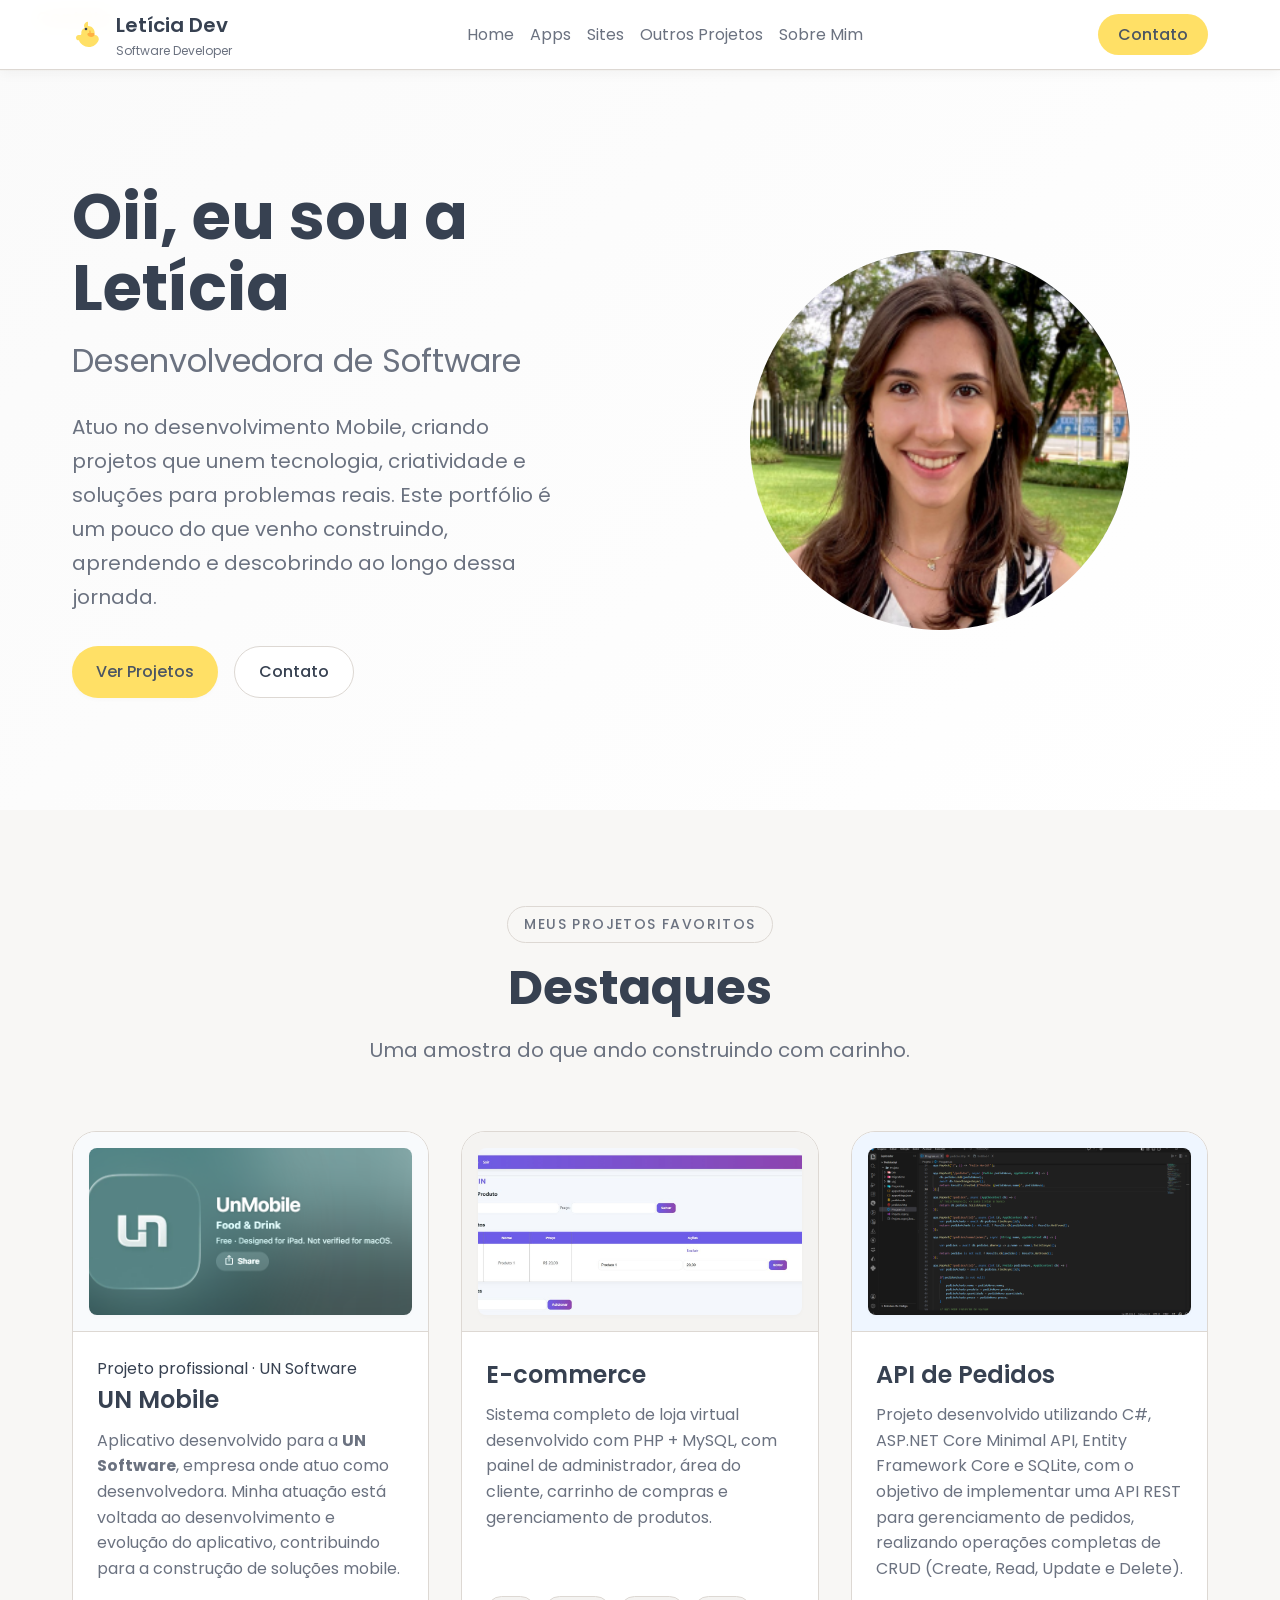
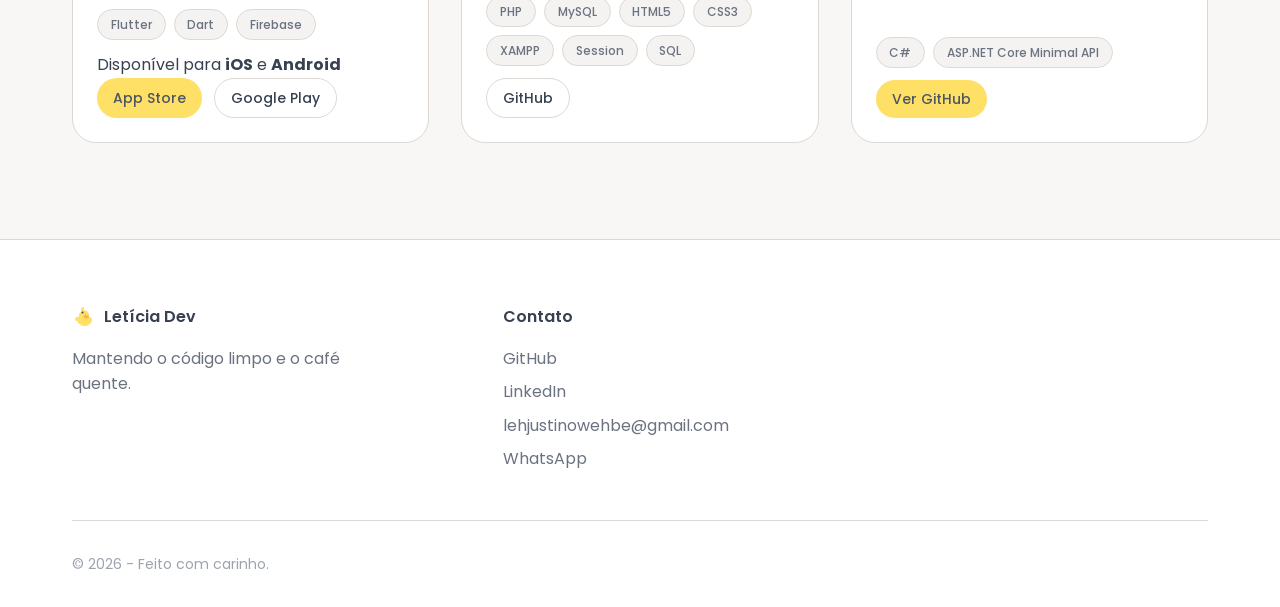
==== index.html @ fd0f25de "first commit" ====
﻿<!DOCTYPE html>
<html lang="pt-BR">

<head>
    <meta charset="UTF-8" />
    <meta name="viewport" content="width=device-width, initial-scale=1.0" />
    <meta name="description"
        content="Portfólio profissional de Letícia. Desenvolvimento com propósito, código limpo e muita dedicação." />
    <title>Portfólio | Desenvolvedora de Software</title>

    <link rel="icon" type="image/svg+xml"
        href="data:image/svg+xml,<svg xmlns='http://www.w3.org/2000/svg' viewBox='0 0 24 24' fill='%23FFE066'><path d='M12,2C10.3,2,9,3.3,9,5c0,0.6,0.2,1.2,0.5,1.7C8.1,7.2,7,8.5,7,10v1c0,0.6-0.4,1-1,1H5c-1.1,0-2,0.9-2,2s0.9,2,2,2h0.2c1.1,2.9,4,5,7.3,5c3.5,0,6.5-2.2,7.5-5.3c0.1-0.2,0.1-0.5,0.1-0.7c0-1.7-1.3-3-3-3h-1c-0.6,0-1-0.4-1-1v-1c0-1.7-1.3-3-3-3C10.8,7,11.3,7,12,7c1.7,0,3,1.3,3,3v0.4c0,0.4,0.3,0.8,0.7,0.9c0.7,0.2,1.3-0.3,1.3-1c0-2.8-2.2-5-5-5V2z'/><circle cx='10.5' cy='7.5' r='1' fill='%23374151'/><path d='M14,9c0.6,0,1,0.4,1,1v1h1c0.6,0,1,0.4,1,1H14V9z' fill='%23FFB042'/></svg>" />

    <link rel="stylesheet" href="styles/style.css" />
    <link rel="stylesheet" href="styles/responsive.css" />
</head>

<body>

    <!-- NAVBAR -->
    <nav class="navbar" id="navbar">
        <div class="container">
            <a href="index.html" class="nav-logo">
                <svg class="nav-logo-icon" viewBox="0 0 24 24" fill="#FFE066" xmlns="http://www.w3.org/2000/svg">
                    <path
                        d="M12,2C10.3,2,9,3.3,9,5c0,0.6,0.2,1.2,0.5,1.7C8.1,7.2,7,8.5,7,10v1c0,0.6-0.4,1-1,1H5c-1.1,0-2,0.9-2,2s0.9,2,2,2h0.2 c1.1,2.9,4,5,7.3,5c3.5,0,6.5-2.2,7.5-5.3c0.1-0.2,0.1-0.5,0.1-0.7c0-1.7-1.3-3-3-3h-1c-0.6,0-1-0.4-1-1v-1c0-1.7-1.3-3-3-3 C10.8,7,11.3,7,12,7c1.7,0,3,1.3,3,3v0.4c0,0.4,0.3,0.8,0.7,0.9c0.7,0.2,1.3-0.3,1.3-1c0-2.8-2.2-5-5-5V2z" />
                    <circle cx="10.5" cy="7.5" r="1" fill="#374151" />
                    <path
                        d="M13,8.5c0.5,0,1,0.4,1,1v1h2c0.5,0,1,0.4,1,1c0,1.1-1.3,2-2.5,2S11.5,12.6,11.5,11.5c0-0.5,0.4-1,1-1h0.5v-1 C13,8.9,13.4,8.5,13,8.5z"
                        fill="#FFB042" />
                </svg>
                <div>
                    <div class="nav-logo-text">Letícia Dev</div>
                    <div style="font-size: 0.75rem; color: var(--clr-text-muted);">Software Developer</div>
                </div>
            </a>
            <ul class="nav-links">
                <li><a href="index.html" class="nav-link" id="nav-home">Home</a></li>
                <li><a href="apps.html" class="nav-link" id="nav-apps">Apps</a></li>
                <li><a href="sites.html" class="nav-link" id="nav-sites">Sites</a></li>
                <li><a href="projetos.html" class="nav-link" id="nav-projetos">Outros Projetos</a></li>
                <li><a href="sobre.html" class="nav-link" id="nav-sobre">Sobre Mim</a></li>
            </ul>
            <a href="sobre.html#contato" class="nav-cta" id="nav-cta-btn">Contato</a>
            <button class="hamburger" id="hamburger-btn" aria-label="Abrir menu" aria-expanded="false">
                <span></span><span></span><span></span>
            </button>
        </div>
    </nav>

    <div class="nav-mobile" id="nav-mobile">
        <a href="index.html" class="nav-link" id="mob-home">Home</a>
        <a href="apps.html" class="nav-link" id="mob-apps">Apps</a>
        <a href="sites.html" class="nav-link" id="mob-sites">Sites</a>
        <a href="projetos.html" class="nav-link" id="mob-projetos">Outros Projetos</a>
        <a href="sobre.html" class="nav-link" id="mob-sobre">Sobre Mim</a>
        <a href="sobre.html#contato" class="nav-link" id="mob-contato"
            style="font-weight: 500; color: var(--clr-duck-orange);">Contato</a>
    </div>

    <!-- HERO SECTION -->
    <section class="hero" id="hero">
        <div class="container">
            <div class="hero-content">
                <div class="hero-text">

                    <h1 class="hero-title">
                        Oii, eu sou a<br />
                        Letícia
                    </h1>
                    <p class="hero-role">Desenvolvedora de Software</p>
                    <p class="hero-desc">
                        Atuo no desenvolvimento Mobile, criando projetos que unem
                        tecnologia, criatividade e soluções para problemas reais. Este portfólio é um pouco do que venho
                        construindo, aprendendo e descobrindo ao longo dessa jornada.
                    </p>
                    <div class="hero-actions">
                        <a href="projetos.html" class="btn btn-primary">Ver Projetos</a>
                        <a href="sobre.html#contato" class="btn btn-ghost">Contato</a>
                    </div>
                </div>

                <div class="hero-photo-wrap">
                    <img src="img/perfil.png" alt="Foto de Letícia" class="hero-photo">
                </div>
            </div>
        </div>
    </section>

    <!-- DESTAQUE SECTION -->
    <section class="section" id="destaque" style="background: var(--clr-bg-2);">
        <div class="container">
            <header class="section-header">
                <div class="section-tag">Meus Projetos Favoritos</div>
                <h2 class="section-title"><span>Destaques</span></h2>
                <p class="section-desc">Uma amostra do que ando construindo com carinho.</p>
            </header>

            <div class="destaque-grid">
                <!-- App -->
                <article class="card-projeto">
                    <div class="card-img-wrap" style="background: #F8FAFC;">
                        <img src="img/projetos/unmobile.png" alt="UN Mobile - Aplicativo da UN Software"
                            class="project-image">
                    </div>

                    <div class="card-body">
                        <span class="project-company">Projeto profissional · UN Software</span>

                        <h3 class="card-title">UN Mobile</h3>

                        <p class="card-desc">
                            Aplicativo desenvolvido para a <strong>UN Software</strong>, empresa onde atuo
                            como desenvolvedora. Minha atuação está voltada ao desenvolvimento e evolução
                            do aplicativo, contribuindo para a construção de soluções mobile.
                        </p>

                        <div class="tech-badges">
                            <span class="badge">Flutter</span>
                            <span class="badge">Dart</span>
                            <span class="badge">Firebase</span>
                        </div>

                        <p class="app-availability">
                            Disponível para <strong>iOS</strong> e <strong>Android</strong>
                        </p>

                        <div class="card-actions">
                            <a href="https://apps.apple.com/br/app/unmobile/id6761431507?l=en-GB" target="_blank"
                                rel="noopener" class="btn btn-primary btn-sm">
                                App Store
                            </a>

                            <a href="https://play.google.com/store/apps/details?id=com.un.recepcao&hl=pt"
                                target="_blank" rel="noopener" class="btn btn-ghost btn-sm">
                                Google Play
                            </a>
                        </div>
                    </div>
                </article>

                <!-- Site -->
                <!-- E -commerce - -->
                <article class="card-projeto">

                    <div class="card-img-wrap">
                        <img src="img/projetos/ecommerce.jpg" alt="Projeto E-commerce">
                    </div>

                    <div class="card-body">

                        <h3 class="card-title">E-commerce</h3>

                        <p class="card-desc">
                            Sistema completo de loja virtual desenvolvido com PHP + MySQL, com painel de administrador,
                            área do
                            cliente, carrinho de compras e gerenciamento de produtos.
                        </p>

                        <div class="tech-badges">
                            <span class="badge">PHP</span>
                            <span class="badge">MySQL</span>
                            <span class="badge">HTML5</span>
                            <span class="badge">CSS3</span>
                            <span class="badge">XAMPP</span>
                            <span class="badge">Session</span>
                            <span class="badge">SQL</span>
                        </div>

                        <div class="card-actions">
                            <a href="https://github.com/Lelehjustino/E-commerce_roupas" class="btn btn-ghost btn-sm">
                                GitHub
                            </a>
                        </div>

                    </div>

                </article>

                <!-- API -->
                <article class="card-projeto" data-category="api">
                    <div class="card-img-wrap" style="background: #EFF6FF;">
                        <img src="img/projetos/api.png" alt="CodePulse API" class="card-img">
                    </div>

                    <div class="card-body">
                        <h3 class="card-title">API de Pedidos</h3>
                        <p class="card-desc">
                            Projeto desenvolvido utilizando C#, ASP.NET Core Minimal API, Entity Framework Core e
                            SQLite, com o
                            objetivo de implementar uma API REST para gerenciamento de pedidos, realizando operações
                            completas de CRUD
                            (Create, Read, Update e Delete).
                        </p>

                        <div class="tech-badges">
                            <span class="badge">C#</span>
                            <span class="badge">ASP.NET Core Minimal API</span>
                        </div>

                        <div class="card-actions">
                            <a href="https://github.com/Lelehjustino/Api-Produtos" class="btn btn-primary btn-sm">Ver
                                GitHub</a>
                        </div>
                    </div>
                </article>
            </div>
        </div>
    </section>

    <!-- FOOTER -->
    <footer class="footer">
        <div class="container">
            <div class="footer-grid">
                <div class="footer-brand">
                    <div style="display:flex; align-items:center; gap:0.5rem; margin-bottom:1rem;">
                        <svg class="duck-icon" viewBox="0 0 24 24" fill="#FFE066" xmlns="http://www.w3.org/2000/svg">
                            <path
                                d="M12,2C10.3,2,9,3.3,9,5c0,0.6,0.2,1.2,0.5,1.7C8.1,7.2,7,8.5,7,10v1c0,0.6-0.4,1-1,1H5c-1.1,0-2,0.9-2,2s0.9,2,2,2h0.2 c1.1,2.9,4,5,7.3,5c3.5,0,6.5-2.2,7.5-5.3c0.1-0.2,0.1-0.5,0.1-0.7c0-1.7-1.3-3-3-3h-1c-0.6,0-1-0.4-1-1v-1c0-1.7-1.3-3-3-3 C10.8,7,11.3,7,12,7c1.7,0,3,1.3,3,3v0.4c0,0.4,0.3,0.8,0.7,0.9c0.7,0.2,1.3-0.3,1.3-1c0-2.8-2.2-5-5-5V2z" />
                            <circle cx="10.5" cy="7.5" r="1" fill="#374151" />
                            <path
                                d="M13,8.5c0.5,0,1,0.4,1,1v1h2c0.5,0,1,0.4,1,1c0,1.1-1.3,2-2.5,2S11.5,12.6,11.5,11.5c0-0.5,0.4-1,1-1h0.5v-1 C13,8.9,13.4,8.5,13,8.5z"
                                fill="#FFB042" />
                        </svg>
                        <span style="font-weight: 600;">Letícia Dev</span>
                    </div>
                    <p class="footer-tagline">Mantendo o código limpo e o café quente.</p>
                </div>

                <div class="footer-col">
                    <h3 class="footer-col-title">Contato</h3>
                    <div class="footer-links">
                        <a href="https://github.com/Lelehjustino" target="_blank">GitHub</a>
                        <a href="https://www.linkedin.com/in/let%C3%ADcia-justino-wehbe-wehbe/"
                            target="_blank">LinkedIn</a>
                        <a href="mailto:lehjustinowehbe@gmail.com">lehjustinowehbe@gmail.com</a>
                        <a href="https://wa.me/5541987945188" target="_blank">WhatsApp</a>
                    </div>
                </div>
            </div>

            <div class="footer-bottom">
                <p>© <span id="footer-year"></span> - Feito com carinho.</p>
            </div>
        </div>
    </footer>

    <script src="js/script.js"></script>
</body>

</html>
---- styles/style.css ----
/* ============================================================
   PORTFOLIO PROFISSIONAL - style.css
   Tema: Rubber Duck Debugging (Clean, Feminino, Minimalista)
   ============================================================ */

/* --- Google Fonts Import --- */
@import url('https://fonts.googleapis.com/css2?family=Poppins:wght@300;400;500;600;700&display=swap');

/* ============================================================
   CSS CUSTOM PROPERTIES (Variáveis)
   ============================================================ */
:root {
  /* Cores principais */
  --clr-bg: #F4F3F1;
  --clr-bg-2: #F8F7F5;
  --clr-surface: #FCFBFA;
  --clr-border: #DDD8D3;
  --clr-border-hover: #CFC8C2;

  /* Cores de Destaque */
  --clr-duck-yellow: #FFE066;
  --clr-duck-orange: #FFB042;
  --clr-primary: #FFB8D1;
  /* Rosa suave */
  --clr-secondary: #A7C7E7;
  /* Azul bebê */

  /* Texto */
  --clr-text: #374151;
  --clr-text-muted: #6B7280;
  --clr-text-dim: #9CA3AF;
  --clr-white: #FFFFFF;

  /* Gradientes */
  --grad-primary: linear-gradient(135deg, #FFE066, #FFB8D1);
  --grad-hero: linear-gradient(135deg, #FAFAFA 0%, #FFFFFF 100%);

  /* Navbar */
  --navbar-h: 70px;

  /* Tipografia */
  --font-main: 'Poppins', sans-serif;

  /* Tamanhos fluidos */
  --fs-xs: clamp(0.75rem, 1.5vw, 0.875rem);
  --fs-sm: clamp(0.875rem, 2vw, 1rem);
  --fs-base: clamp(1rem, 2.5vw, 1.125rem);
  --fs-lg: clamp(1.125rem, 3vw, 1.25rem);
  --fs-xl: clamp(1.25rem, 3.5vw, 1.5rem);
  --fs-2xl: clamp(1.5rem, 4vw, 2rem);
  --fs-3xl: clamp(2rem, 5vw, 2.5rem);
  --fs-4xl: clamp(2.5rem, 6vw, 3rem);
  --fs-hero: clamp(3rem, 8vw, 4rem);

  /* Espaçamentos */
  --sp-xs: 0.5rem;
  --sp-sm: 0.75rem;
  --sp-md: 1rem;
  --sp-lg: 1.5rem;
  --sp-xl: 2rem;
  --sp-2xl: 3rem;
  --sp-3xl: 4rem;
  --sp-4xl: 6rem;

  /* Raios */
  --radius-sm: 8px;
  --radius-md: 16px;
  --radius-lg: 24px;
  --radius-xl: 32px;
  --radius-full: 9999px;

  /* Sombras Suaves */
  --shadow-sm: 0 2px 4px rgba(0, 0, 0, 0.02);
  --shadow-md: 0 4px 12px rgba(0, 0, 0, 0.04);
  --shadow-lg: 0 12px 24px rgba(0, 0, 0, 0.06);
  --shadow-card: 0 8px 30px rgba(0, 0, 0, 0.03);

  /* Transições (Rápidas e discretas) */
  --transition-fast: 0.15s ease;
  --transition-base: 0.2s ease;
}

/* ============================================================
   RESET E BASE
   ============================================================ */
*,
*::before,
*::after {
  box-sizing: border-box;
  margin: 0;
  padding: 0;
}

html {
  scroll-behavior: smooth;
  font-size: 16px;
  -webkit-text-size-adjust: 100%;
}

body {
  font-family: var(--font-main);
  background-color: var(--clr-bg);
  color: var(--clr-text);
  line-height: 1.6;
  min-height: 100vh;
  overflow-x: hidden;
  -webkit-font-smoothing: antialiased;
  -moz-osx-font-smoothing: grayscale;
}

img {
  max-width: 100%;
  height: auto;
  display: block;
}

a {
  color: inherit;
  text-decoration: none;
  transition: color var(--transition-base);
}

ul,
ol {
  list-style: none;
}

button {
  cursor: pointer;
  border: none;
  background: none;
  font-family: inherit;
}

/* ============================================================
   SCROLLBAR CUSTOMIZADA
   ============================================================ */
::-webkit-scrollbar {
  width: 8px;
}

::-webkit-scrollbar-track {
  background: var(--clr-bg);
}

::-webkit-scrollbar-thumb {
  background: #E5E7EB;
  border-radius: var(--radius-full);
}

::-webkit-scrollbar-thumb:hover {
  background: #D1D5DB;
}

/* ============================================================
   UTILITÁRIOS
   ============================================================ */
.container {
  width: 100%;
  max-width: 1200px;
  margin: 0 auto;
  padding: 0 var(--sp-xl);
}

.section {
  padding: var(--sp-4xl) 0;
}

.section-header {
  text-align: center;
  margin-bottom: var(--sp-3xl);
}

.section-tag {
  display: inline-flex;
  align-items: center;
  gap: var(--sp-xs);
  font-size: var(--fs-xs);
  font-weight: 500;
  letter-spacing: 0.1em;
  text-transform: uppercase;
  color: var(--clr-text-muted);
  background: var(--clr-bg-2);
  border: 1px solid var(--clr-border);
  padding: 0.4rem 1rem;
  border-radius: var(--radius-full);
  margin-bottom: var(--sp-md);
}

.section-title {
  font-size: var(--fs-4xl);
  font-weight: 700;
  line-height: 1.2;
  color: var(--clr-text);
  margin-bottom: var(--sp-md);
}

.section-title span {
  position: relative;
  display: inline-block;
}

.section-title span::after {
  content: '';
  position: absolute;
  bottom: 8px;
  left: 0;
  width: 100%;
  height: 8px;
  background-color: var(--clr-duck-yellow);
  z-index: -1;
  opacity: 0.6;
  border-radius: 4px;
}

.section-desc {
  font-size: var(--fs-lg);
  color: var(--clr-text-muted);
  max-width: 600px;
  margin: 0 auto;
  line-height: 1.7;
}

/* ============================================================
   ILUSTRAÇÕES DUCK
   ============================================================ */
.duck-icon {
  display: inline-block;
  width: 24px;
  height: 24px;
  vertical-align: middle;
}

.duck-hero {
  max-width: 300px;
  margin: 0 auto;
}

/* ============================================================
   BOTÕES
   ============================================================ */
.btn {
  display: inline-flex;
  align-items: center;
  justify-content: center;
  gap: var(--sp-xs);
  padding: 0.75rem 1.5rem;
  border-radius: var(--radius-full);
  font-size: var(--fs-sm);
  font-weight: 500;
  transition: all var(--transition-base);
  white-space: nowrap;
}

/* Primário (Amarelo Pato) */
.btn-primary {
  background: var(--clr-duck-yellow);
  color: #4B5563;
  box-shadow: var(--shadow-sm);
}

.btn-primary:hover {
  background: #FDE047;
  /* Ligeiramente mais forte */
  transform: translateY(-1px);
  box-shadow: var(--shadow-md);
}

/* Ghost / Outline */
.btn-ghost {
  background: var(--clr-white);
  color: var(--clr-text);
  border: 1px solid var(--clr-border);
}

.btn-ghost:hover {
  background: #F9FAFB;
  border-color: var(--clr-border-hover);
}

/* Pequeno */
.btn-sm {
  padding: 0.5rem 1rem;
  font-size: var(--fs-xs);
}

/* ============================================================
   BADGES DE TECNOLOGIA
   ============================================================ */
.tech-badges {
  display: flex;
  flex-wrap: wrap;
  gap: var(--sp-xs);
  margin: var(--sp-sm) 0;
}

.badge {
  font-size: 0.75rem;
  font-weight: 500;
  padding: 0.3rem 0.8rem;
  border-radius: var(--radius-full);
  background: var(--clr-bg);
  color: var(--clr-text-muted);
  border: 1px solid var(--clr-border);
}

/* ============================================================
   NAVBAR
   ============================================================ */
.navbar {
  position: fixed;
  top: 0;
  left: 0;
  right: 0;
  z-index: 1000;
  height: var(--navbar-h);
  display: flex;
  align-items: center;
  background: rgba(255, 255, 255, 0.9);
  backdrop-filter: blur(10px);
  border-bottom: 1px solid var(--clr-border);
  transition: all var(--transition-base);
}

.navbar .container {
  display: flex;
  align-items: center;
  justify-content: space-between;
  height: 100%;
}

/* Logo */
.nav-logo {
  display: flex;
  align-items: center;
  gap: var(--sp-sm);
  text-decoration: none;
}

.nav-logo-icon {
  width: 32px;
  height: 32px;
}

.nav-logo-text {
  font-size: var(--fs-lg);
  font-weight: 600;
  color: var(--clr-text);
}

/* Links */
.nav-links {
  display: flex;
  align-items: center;
  gap: var(--sp-md);
}

.nav-link {
  font-size: var(--fs-sm);
  font-weight: 400;
  color: var(--clr-text-muted);
  transition: color var(--transition-base);
  position: relative;
}

.nav-link:hover,
.nav-link.active {
  color: var(--clr-text);
  font-weight: 500;
}

/* CTA na nav */
.nav-cta {
  padding: 0.5rem 1.25rem;
  background: var(--clr-duck-yellow);
  color: #4B5563;
  border-radius: var(--radius-full);
  font-size: var(--fs-sm);
  font-weight: 500;
  transition: transform var(--transition-base);
}

.nav-cta:hover {
  transform: scale(1.02);
}

/* Hamburger */
.hamburger {
  display: none;
  flex-direction: column;
  justify-content: center;
  align-items: center;
  gap: 5px;
  width: 40px;
  height: 40px;
  background: none;
  border: none;
  cursor: pointer;
  z-index: 1010;
}

.hamburger span {
  display: block;
  width: 24px;
  height: 2px;
  background: var(--clr-text);
  border-radius: 2px;
  transition: all var(--transition-fast);
}

.hamburger.open span:nth-child(1) {
  transform: translateY(7px) rotate(45deg);
}

.hamburger.open span:nth-child(2) {
  opacity: 0;
}

.hamburger.open span:nth-child(3) {
  transform: translateY(-7px) rotate(-45deg);
}

/* Menu móvel */
.nav-mobile {
  position: fixed;
  top: var(--navbar-h);
  left: 0;
  right: 0;
  background: var(--clr-white);
  border-bottom: 1px solid var(--clr-border);
  padding: var(--sp-lg);
  display: flex;
  flex-direction: column;
  gap: var(--sp-sm);
  transform: translateY(-100%);
  transition: transform var(--transition-base);
  z-index: 999;
  box-shadow: var(--shadow-md);
}

.nav-mobile.open {
  transform: translateY(0);
}

.nav-mobile .nav-link {
  padding: var(--sp-sm);
  font-size: var(--fs-base);
  border-radius: var(--radius-md);
  display: block;
  color: var(--clr-text);
}

/* ============================================================
   HERO SECTION
   ============================================================ */
.hero {
  min-height: 90vh;
  display: flex;
  align-items: center;
  background: var(--grad-hero);
  padding-top: var(--navbar-h);
}

.hero-content {
  display: grid;
  grid-template-columns: 1fr 1fr;
  align-items: center;
  gap: var(--sp-3xl);
  padding: var(--sp-3xl) 0;
}

.hero-badge {
  display: inline-flex;
  align-items: center;
  gap: 0.5rem;
  background: var(--clr-white);
  border: 1px solid var(--clr-border);
  border-radius: var(--radius-full);
  padding: 0.4rem 1rem;
  font-size: var(--fs-xs);
  font-weight: 500;
  color: var(--clr-text-muted);
  margin-bottom: var(--sp-lg);
}

.hero-title {
  font-size: var(--fs-hero);
  font-weight: 700;
  line-height: 1.1;
  color: var(--clr-text);
  margin-bottom: var(--sp-sm);
}

.hero-role {
  font-size: var(--fs-2xl);
  font-weight: 400;
  color: var(--clr-text-muted);
  margin-bottom: var(--sp-lg);
}

.hero-desc {
  font-size: var(--fs-lg);
  color: var(--clr-text-muted);
  line-height: 1.7;
  margin-bottom: var(--sp-xl);
  max-width: 500px;
}

.hero-actions {
  display: flex;
  gap: var(--sp-md);
}

.hero-photo-wrap {
  display: flex;
  justify-content: center;
  align-items: center;
}

/* ============================================================
   CARDS DE PROJETO (Clean UI)
   ============================================================ */
.destaque-grid,
.cards-grid {
  display: grid;
  grid-template-columns: repeat(auto-fill, minmax(320px, 1fr));
  gap: var(--sp-xl);
}

.card-projeto {
  background: var(--clr-white);
  border: 1px solid var(--clr-border);
  border-radius: var(--radius-lg);
  overflow: hidden;
  display: flex;
  flex-direction: column;
  transition: transform var(--transition-base), box-shadow var(--transition-base);
}

.card-projeto:hover {
  transform: translateY(-4px);
  box-shadow: var(--shadow-card);
}

/* Imagem do card */
.card-img-wrap {
  height: 200px;
  background-color: var(--clr-bg);
  border-bottom: 1px solid var(--clr-border);
  padding: var(--sp-md);
  display: flex;
  align-items: center;
  justify-content: center;
}

.card-img-wrap img {
  width: 100%;
  height: 100%;
  object-fit: cover;
  border-radius: var(--radius-sm);
  box-shadow: var(--shadow-sm);
}

/* Corpo do card */
.card-body {
  padding: var(--sp-lg);
  display: flex;
  flex-direction: column;
  flex: 1;
}

.card-category-icon {
  font-size: 1.25rem;
}

.card-title {
  font-size: var(--fs-xl);
  font-weight: 600;
  color: var(--clr-text);
  margin-bottom: var(--sp-xs);
}

.card-desc {
  font-size: var(--fs-sm);
  color: var(--clr-text-muted);
  line-height: 1.6;
  flex: 1;
  margin-bottom: var(--sp-md);
}

/* Ações do card */
.card-actions {
  display: flex;
  gap: var(--sp-sm);
  margin-top: auto;
}

/* ============================================================
   PAGE HEADER (topo das páginas internas)
   ============================================================ */
.page-header {
  padding: calc(var(--navbar-h) + var(--sp-3xl)) 0 var(--sp-3xl);
  text-align: center;
  background: var(--clr-bg);
  border-bottom: 1px solid var(--clr-border);
}

.page-header-title {
  font-size: var(--fs-4xl);
  font-weight: 700;
  color: var(--clr-text);
  margin-bottom: var(--sp-sm);
}

.page-header-desc {
  font-size: var(--fs-lg);
  color: var(--clr-text-muted);
  max-width: 600px;
  margin: 0 auto;
}

/* ============================================================
   SEÇÃO SOBRE MIM
   ============================================================ */
.sobre-grid {
  display: grid;
  grid-template-columns: 1fr 1.5fr;
  gap: var(--sp-4xl);
  align-items: center;
}

.sobre-foto {
  width: 100%;
  border-radius: var(--radius-xl);
  box-shadow: var(--shadow-md);
}

.sobre-content h2 {
  font-size: var(--fs-3xl);
  font-weight: 600;
  margin-bottom: var(--sp-md);
}

.sobre-content p {
  font-size: var(--fs-base);
  color: var(--clr-text-muted);
  line-height: 1.8;
  margin-bottom: var(--sp-md);
}

/* Skills / Tecnologias */
.skills-grid {
  display: grid;
  grid-template-columns: repeat(auto-fill, minmax(90px, 1fr));
  gap: var(--sp-md);
}

.skill-item {
  display: flex;
  flex-direction: column;
  align-items: center;
  gap: 0.5rem;
  padding: var(--sp-md) var(--sp-sm);
  background: var(--clr-white);
  border: 1px solid var(--clr-border);
  border-radius: var(--radius-md);
}

.skill-icon {
  font-size: 1.5rem;
}

.skill-name {
  font-size: 0.75rem;
  font-weight: 500;
  color: var(--clr-text-muted);
}

/* Experiência Timeline */
.timeline {
  margin-top: var(--sp-2xl);
  border-left: 2px solid var(--clr-border);
  padding-left: var(--sp-xl);
}

.timeline-item {
  position: relative;
  margin-bottom: var(--sp-2xl);
}

.timeline-dot {
  position: absolute;
  left: calc(var(--sp-xl) * -1 - 7px);
  top: 4px;
  width: 12px;
  height: 12px;
  background: var(--clr-duck-yellow);
  border-radius: 50%;
  border: 2px solid var(--clr-white);
}

.timeline-period {
  font-size: var(--fs-xs);
  font-weight: 500;
  color: var(--clr-text-dim);
  margin-bottom: 4px;
}

.timeline-role {
  font-size: var(--fs-lg);
  font-weight: 600;
  color: var(--clr-text);
}

.timeline-company {
  font-size: var(--fs-sm);
  color: var(--clr-text-muted);
}

/* ============================================================
   PROJETOS PAGE - Categorias
   ============================================================ */
.filter-bar {
  display: flex;
  flex-wrap: wrap;
  gap: var(--sp-sm);
  justify-content: center;
  margin-bottom: var(--sp-3xl);
}

.filter-btn {
  padding: 0.5rem 1.25rem;
  border-radius: var(--radius-full);
  font-size: var(--fs-sm);
  font-weight: 500;
  border: 1px solid var(--clr-border);
  color: var(--clr-text-muted);
  background: var(--clr-white);
  transition: all var(--transition-fast);
}

.filter-btn.active,
.filter-btn:hover {
  background: var(--clr-text);
  color: var(--clr-white);
  border-color: var(--clr-text);
}

/* ============================================================
   CONTATO
   ============================================================ */
.contato-section {
  background: var(--clr-white);
  border-radius: var(--radius-xl);
  padding: var(--sp-3xl);
  border: 1px solid var(--clr-border);
  text-align: center;
  max-width: 800px;
  margin: 0 auto;
}

.contato-links {
  display: flex;
  flex-wrap: wrap;
  gap: var(--sp-md);
  justify-content: center;
  margin-top: var(--sp-xl);
}

/* ============================================================
   FOOTER
   ============================================================ */
.footer {
  background: var(--clr-white);
  border-top: 1px solid var(--clr-border);
  padding: var(--sp-3xl) 0 var(--sp-xl);
}

.footer-grid {
  display: grid;
  grid-template-columns: 2fr 1fr 1fr 1fr;
  gap: var(--sp-2xl);
  margin-bottom: var(--sp-2xl);
}

.footer-logo {
  display: flex;
  align-items: center;
  gap: var(--sp-sm);
  margin-bottom: var(--sp-sm);
}

.footer-tagline {
  font-size: var(--fs-sm);
  color: var(--clr-text-muted);
  margin-bottom: var(--sp-md);
  max-width: 300px;
}

.footer-col-title {
  font-size: var(--fs-sm);
  font-weight: 600;
  color: var(--clr-text);
  margin-bottom: var(--sp-md);
}

.footer-links {
  display: flex;
  flex-direction: column;
  gap: var(--sp-xs);
}

.footer-links a,
.footer-links span {
  font-size: var(--fs-sm);
  color: var(--clr-text-muted);
}

.footer-links a:hover {
  color: var(--clr-text);
}

.footer-bottom {
  padding-top: var(--sp-xl);
  border-top: 1px solid var(--clr-border);
  display: flex;
  justify-content: space-between;
  align-items: center;
  font-size: var(--fs-xs);
  color: var(--clr-text-dim);
}

.hero-photo {
  width: 380px;
  height: 380px;
  object-fit: cover;
  border-radius: 50%;
}
---- styles/responsive.css ----
/* ============================================================
   RESPONSIVO - responsive.css
   ============================================================ */

/* ============================================================
   TABLETS E TELAS MÉDIAS (max-width: 992px)
   ============================================================ */
   @media (max-width: 992px) {
    /* Navbar */
    .nav-links, .nav-cta {
      display: none;
    }
    
    .hamburger {
      display: flex;
    }
  
    /* Footer */
    .footer-grid {
      grid-template-columns: 1fr 1fr;
      gap: var(--sp-xl);
    }
    
    .footer-brand {
      grid-column: 1 / -1;
      margin-bottom: var(--sp-md);
    }
  }
  
  /* ============================================================
     CELULARES (max-width: 768px)
     ============================================================ */
  @media (max-width: 768px) {
    
    /* Global */
    :root {
      --sp-4xl: 4rem;
      --sp-3xl: 3rem;
      --sp-2xl: 2rem;
    }
  
    /* Hero Section */
    .hero {
      min-height: auto;
      padding: calc(var(--navbar-h) + var(--sp-xl)) 0 var(--sp-2xl);
    }
  
    .hero-content {
      grid-template-columns: 1fr;
      text-align: center;
      gap: var(--sp-xl);
    }
  
    .hero-desc {
      margin: 0 auto var(--sp-xl);
    }
  
    .hero-actions {
      justify-content: center;
    }
  
    .hero-photo-wrap {
      order: -1; /* Foto aparece antes do texto no mobile */
    }
  
    .duck-hero {
      max-width: 200px;
    }
  
    /* Sobre Mim */
    .sobre-grid {
      grid-template-columns: 1fr;
      gap: var(--sp-xl);
    }
    
    .sobre-foto-wrap {
      max-width: 300px;
      margin: 0 auto;
    }
  
    /* Footer */
    .footer-grid {
      grid-template-columns: 1fr;
      text-align: center;
    }
    
    .footer-social {
      justify-content: center;
    }
    
    .footer-links {
      align-items: center;
    }
    
    .footer-bottom {
      flex-direction: column;
      gap: var(--sp-md);
      text-align: center;
    }
  }
  
  /* ============================================================
     TELAS PEQUENAS (max-width: 480px)
     ============================================================ */
  @media (max-width: 480px) {
    /* Ajustes finos */
    .hero-actions {
      flex-direction: column;
      width: 100%;
    }
    
    .hero-actions .btn {
      width: 100%;
    }
  
    .destaque-grid, .cards-grid {
      grid-template-columns: 1fr;
    }
  
    .filter-btn {
      width: 100%;
    }
  }
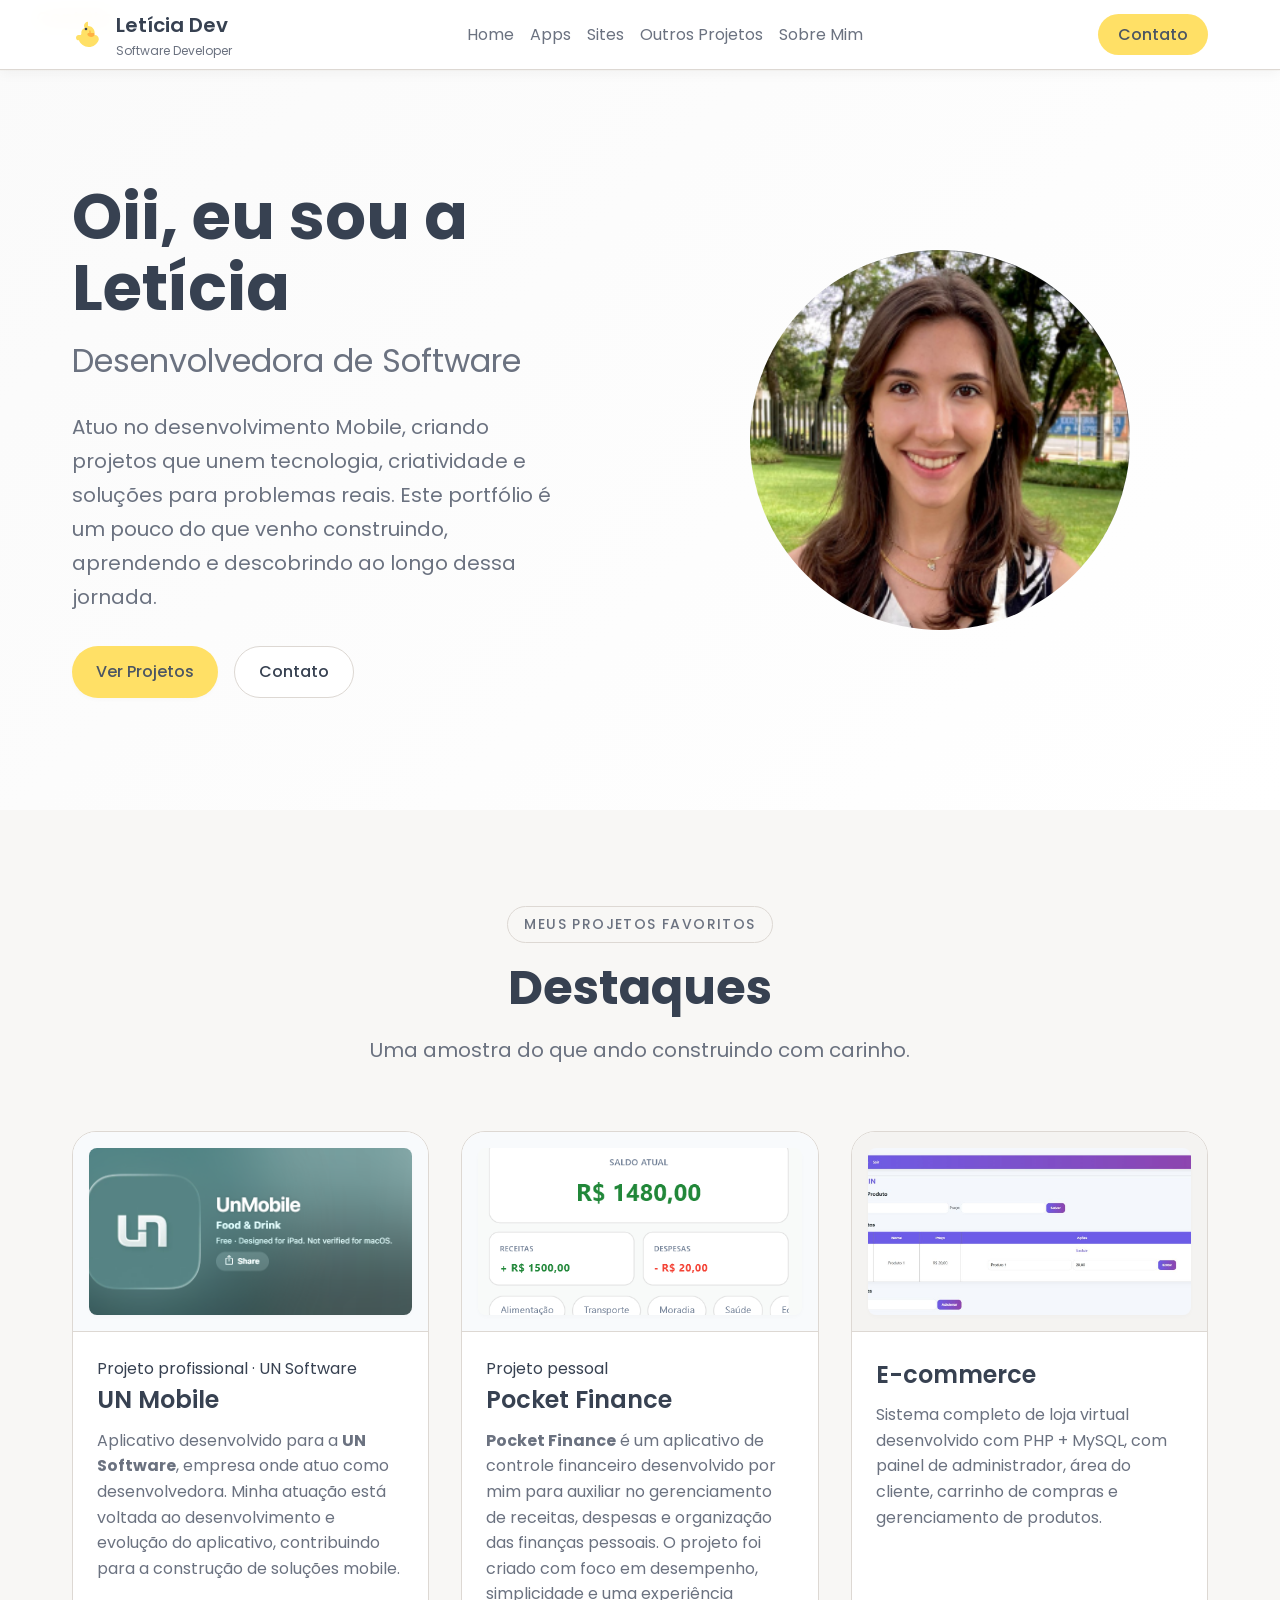
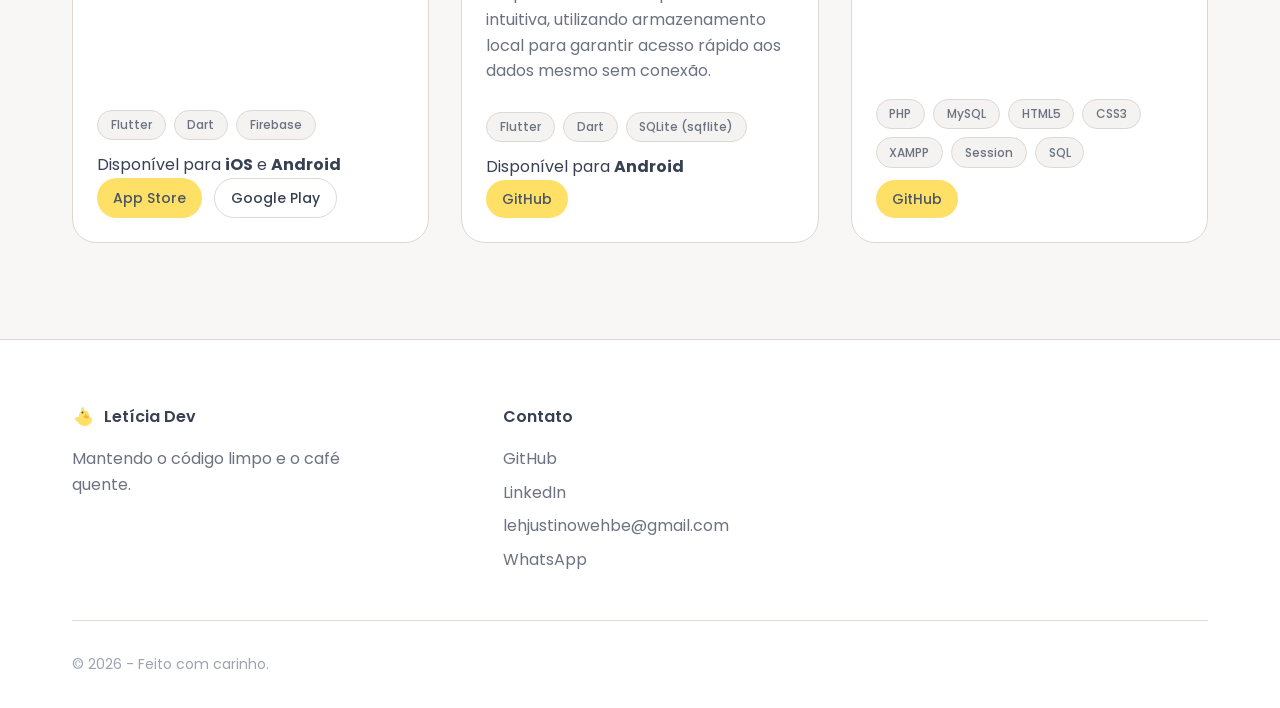
==== commit 2cfb38d9: "Botoes padrao" ====
--- a/index.html
+++ b/index.html
@@ -139,10 +139,55 @@
                     </div>
                 </article>
 
+                <!-- Pocket finance -->
+                <article class="card-projeto">
+                    <div class="card-img-wrap" style="background: #F8FAFC;">
+                        <img src="img/projetos/pocket.png" alt="Pocket Finance - Aplicativo de Controle Financeiro"
+                            class="project-image">
+                    </div>
+
+                    <div class="card-body">
+                        <span class="project-company">Projeto pessoal</span>
+
+                        <h3 class="card-title">Pocket Finance</h3>
+
+                        <p class="card-desc">
+                            <strong>Pocket Finance</strong> é um aplicativo de controle financeiro
+                            desenvolvido por mim para auxiliar no gerenciamento de receitas,
+                            despesas e organização das finanças pessoais. O projeto foi criado com
+                            foco em desempenho, simplicidade e uma experiência intuitiva, utilizando
+                            armazenamento local para garantir acesso rápido aos dados mesmo sem conexão.
+                        </p>
+
+                        <div class="tech-badges">
+                            <span class="badge">Flutter</span>
+                            <span class="badge">Dart</span>
+                            <span class="badge">SQLite (sqflite)</span>
+                        </div>
+
+                        <p class="app-availability">
+                            Disponível para <strong>Android</strong>
+                        </p>
+
+                        <div class="card-actions">
+                            <a href="https://github.com/Lelehjustino/PocketFinance" target="_blank" rel="noopener"
+                                class="btn btn-primary btn-sm">
+                                GitHub
+                            </a>
+
+                            <!-- Caso tenha um repositório ou site -->
+                            <!--
+                    <a href="LINK_DO_GITHUB" target="_blank" rel="noopener" class="btn btn-ghost btn-sm">
+                        GitHub
+                    </a>
+                    -->
+                        </div>
+                    </div>
+                </article>
+
                 <!-- Site -->
                 <!-- E -commerce - -->
                 <article class="card-projeto">
-
                     <div class="card-img-wrap">
                         <img src="img/projetos/ecommerce.jpg" alt="Projeto E-commerce">
                     </div>
@@ -168,41 +213,14 @@
                         </div>
 
                         <div class="card-actions">
-                            <a href="https://github.com/Lelehjustino/E-commerce_roupas" class="btn btn-ghost btn-sm">
+                            <a href="https://github.com/Lelehjustino/E-commerce_roupas_php"
+                                class="btn btn-primary btn-sm">
                                 GitHub
                             </a>
                         </div>
 
                     </div>
 
-                </article>
-
-                <!-- API -->
-                <article class="card-projeto" data-category="api">
-                    <div class="card-img-wrap" style="background: #EFF6FF;">
-                        <img src="img/projetos/api.png" alt="CodePulse API" class="card-img">
-                    </div>
-
-                    <div class="card-body">
-                        <h3 class="card-title">API de Pedidos</h3>
-                        <p class="card-desc">
-                            Projeto desenvolvido utilizando C#, ASP.NET Core Minimal API, Entity Framework Core e
-                            SQLite, com o
-                            objetivo de implementar uma API REST para gerenciamento de pedidos, realizando operações
-                            completas de CRUD
-                            (Create, Read, Update e Delete).
-                        </p>
-
-                        <div class="tech-badges">
-                            <span class="badge">C#</span>
-                            <span class="badge">ASP.NET Core Minimal API</span>
-                        </div>
-
-                        <div class="card-actions">
-                            <a href="https://github.com/Lelehjustino/Api-Produtos" class="btn btn-primary btn-sm">Ver
-                                GitHub</a>
-                        </div>
-                    </div>
                 </article>
             </div>
         </div>
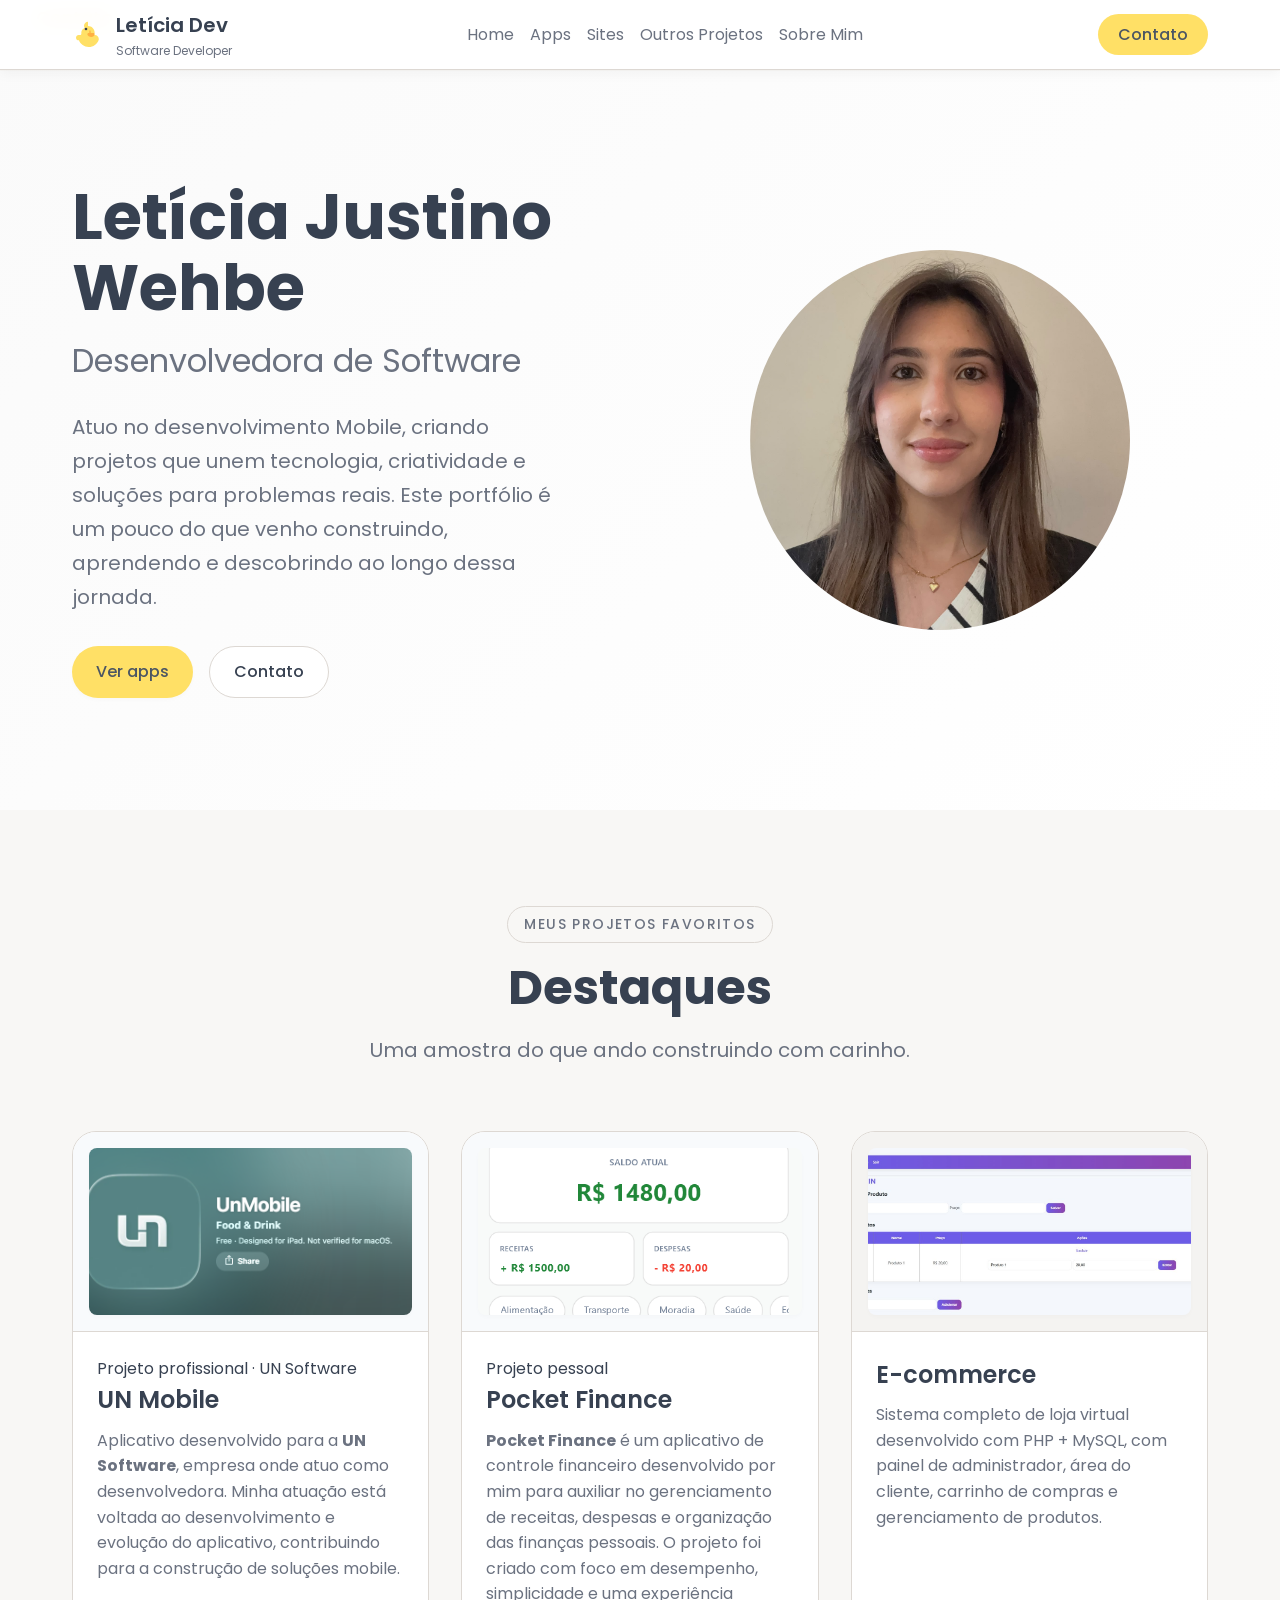
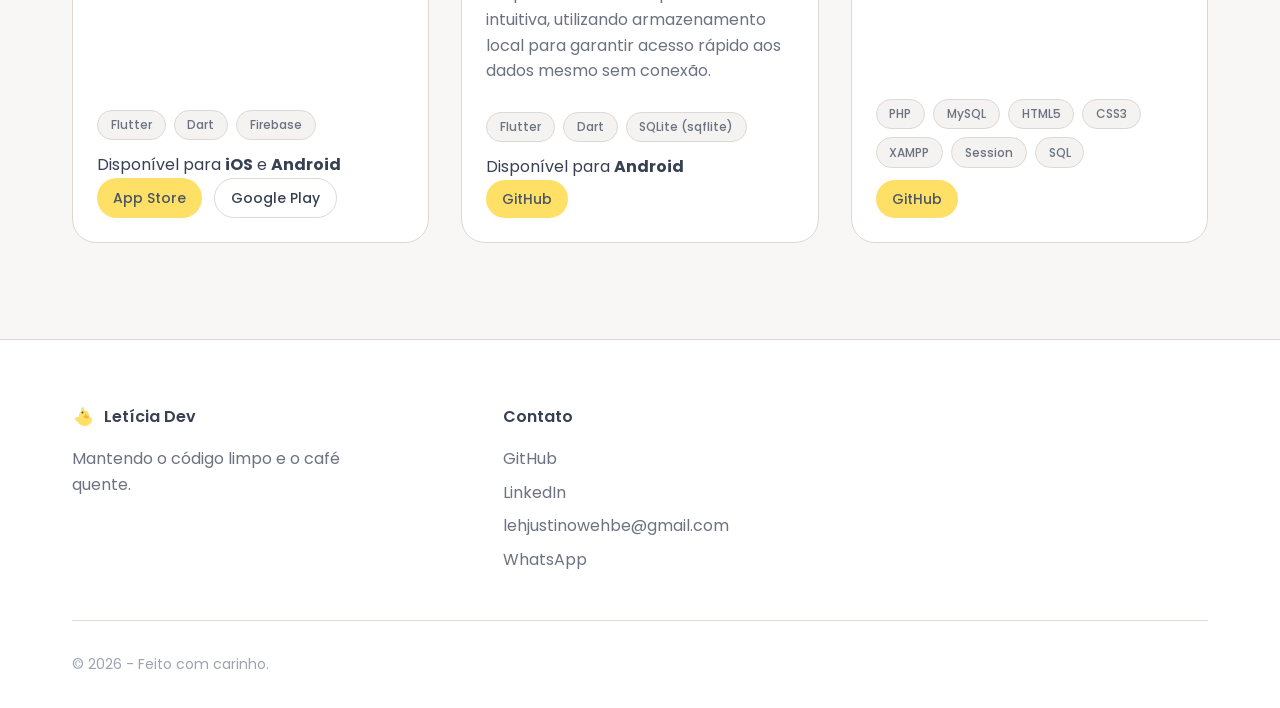
==== commit a198f13f: "video e atualizacao de foto" ====
--- a/index.html
+++ b/index.html
@@ -64,10 +64,9 @@
             <div class="hero-content">
                 <div class="hero-text">
 
-                    <h1 class="hero-title">
-                        Oii, eu sou a<br />
-                        Letícia
-                    </h1>
+                    <h2 class="hero-title">
+                        Letícia Justino Wehbe
+                    </h2>
                     <p class="hero-role">Desenvolvedora de Software</p>
                     <p class="hero-desc">
                         Atuo no desenvolvimento Mobile, criando projetos que unem
@@ -75,7 +74,7 @@
                         construindo, aprendendo e descobrindo ao longo dessa jornada.
                     </p>
                     <div class="hero-actions">
-                        <a href="projetos.html" class="btn btn-primary">Ver Projetos</a>
+                        <a href="apps.html" class="btn btn-primary">Ver apps</a>
                         <a href="sobre.html#contato" class="btn btn-ghost">Contato</a>
                     </div>
                 </div>
--- a/styles/style.css
+++ b/styles/style.css
@@ -1,14 +1,8 @@
-/* ============================================================
-   PORTFOLIO PROFISSIONAL - style.css
-   Tema: Rubber Duck Debugging (Clean, Feminino, Minimalista)
-   ============================================================ */
-
-/* --- Google Fonts Import --- */
 @import url('https://fonts.googleapis.com/css2?family=Poppins:wght@300;400;500;600;700&display=swap');
 
-/* ============================================================
+/* 
    CSS CUSTOM PROPERTIES (Variáveis)
-   ============================================================ */
+    */
 :root {
   /* Cores principais */
   --clr-bg: #F4F3F1;
@@ -80,9 +74,9 @@
   --transition-base: 0.2s ease;
 }
 
-/* ============================================================
+/* 
    RESET E BASE
-   ============================================================ */
+    */
 *,
 *::before,
 *::after {
@@ -132,9 +126,9 @@
   font-family: inherit;
 }
 
-/* ============================================================
+/* 
    SCROLLBAR CUSTOMIZADA
-   ============================================================ */
+    */
 ::-webkit-scrollbar {
   width: 8px;
 }
@@ -152,9 +146,9 @@
   background: #D1D5DB;
 }
 
-/* ============================================================
+/* 
    UTILITÁRIOS
-   ============================================================ */
+    */
 .container {
   width: 100%;
   max-width: 1200px;
@@ -221,9 +215,9 @@
   line-height: 1.7;
 }
 
-/* ============================================================
+/* 
    ILUSTRAÇÕES DUCK
-   ============================================================ */
+    */
 .duck-icon {
   display: inline-block;
   width: 24px;
@@ -236,9 +230,9 @@
   margin: 0 auto;
 }
 
-/* ============================================================
+/* 
    BOTÕES
-   ============================================================ */
+    */
 .btn {
   display: inline-flex;
   align-items: center;
@@ -284,9 +278,9 @@
   font-size: var(--fs-xs);
 }
 
-/* ============================================================
+/* 
    BADGES DE TECNOLOGIA
-   ============================================================ */
+    */
 .tech-badges {
   display: flex;
   flex-wrap: wrap;
@@ -304,9 +298,9 @@
   border: 1px solid var(--clr-border);
 }
 
-/* ============================================================
+/* 
    NAVBAR
-   ============================================================ */
+    */
 .navbar {
   position: fixed;
   top: 0;
@@ -450,9 +444,9 @@
   color: var(--clr-text);
 }
 
-/* ============================================================
+/* 
    HERO SECTION
-   ============================================================ */
+    */
 .hero {
   min-height: 90vh;
   display: flex;
@@ -517,9 +511,9 @@
   align-items: center;
 }
 
-/* ============================================================
+/* 
    CARDS DE PROJETO (Clean UI)
-   ============================================================ */
+    */
 .destaque-grid,
 .cards-grid {
   display: grid;
@@ -595,9 +589,9 @@
   margin-top: auto;
 }
 
-/* ============================================================
+/* 
    PAGE HEADER (topo das páginas internas)
-   ============================================================ */
+    */
 .page-header {
   padding: calc(var(--navbar-h) + var(--sp-3xl)) 0 var(--sp-3xl);
   text-align: center;
@@ -619,9 +613,9 @@
   margin: 0 auto;
 }
 
-/* ============================================================
+/* 
    SEÇÃO SOBRE MIM
-   ============================================================ */
+    */
 .sobre-grid {
   display: grid;
   grid-template-columns: 1fr 1.5fr;
@@ -717,9 +711,9 @@
   color: var(--clr-text-muted);
 }
 
-/* ============================================================
+/* 
    PROJETOS PAGE - Categorias
-   ============================================================ */
+    */
 .filter-bar {
   display: flex;
   flex-wrap: wrap;
@@ -746,9 +740,9 @@
   border-color: var(--clr-text);
 }
 
-/* ============================================================
+/* 
    CONTATO
-   ============================================================ */
+    */
 .contato-section {
   background: var(--clr-white);
   border-radius: var(--radius-xl);
@@ -767,9 +761,9 @@
   margin-top: var(--sp-xl);
 }
 
-/* ============================================================
+/* 
    FOOTER
-   ============================================================ */
+    */
 .footer {
   background: var(--clr-white);
   border-top: 1px solid var(--clr-border);
@@ -835,4 +829,31 @@
   height: 380px;
   object-fit: cover;
   border-radius: 50%;
-}+}
+
+
+/* Banner de vídeo */
+.video-banner {
+  width: 95%;
+  height: 780px;
+  overflow: hidden;
+  position: relative;
+  margin: 2rem auto; /* Centraliza horizontalmente */
+  background: #1f2937;
+  border-radius: 16px;
+}
+
+.video-banner video {
+  width: 100%;
+  height: 100%;
+  display: block;
+  object-fit: cover;
+  object-position: center;
+}
+
+@media (max-width: 768px) {
+  .video-banner {
+    width: 95%;
+    height: 250px;
+  }
+}
--- a/styles/responsive.css
+++ b/styles/responsive.css
@@ -1,10 +1,7 @@
-/* ============================================================
-   RESPONSIVO - responsive.css
-   ============================================================ */
 
-/* ============================================================
+/* 
    TABLETS E TELAS MÉDIAS (max-width: 992px)
-   ============================================================ */
+    */
    @media (max-width: 992px) {
     /* Navbar */
     .nav-links, .nav-cta {
@@ -27,9 +24,9 @@
     }
   }
   
-  /* ============================================================
+  /* 
      CELULARES (max-width: 768px)
-     ============================================================ */
+      */
   @media (max-width: 768px) {
     
     /* Global */
@@ -99,9 +96,9 @@
     }
   }
   
-  /* ============================================================
+  /* 
      TELAS PEQUENAS (max-width: 480px)
-     ============================================================ */
+      */
   @media (max-width: 480px) {
     /* Ajustes finos */
     .hero-actions {
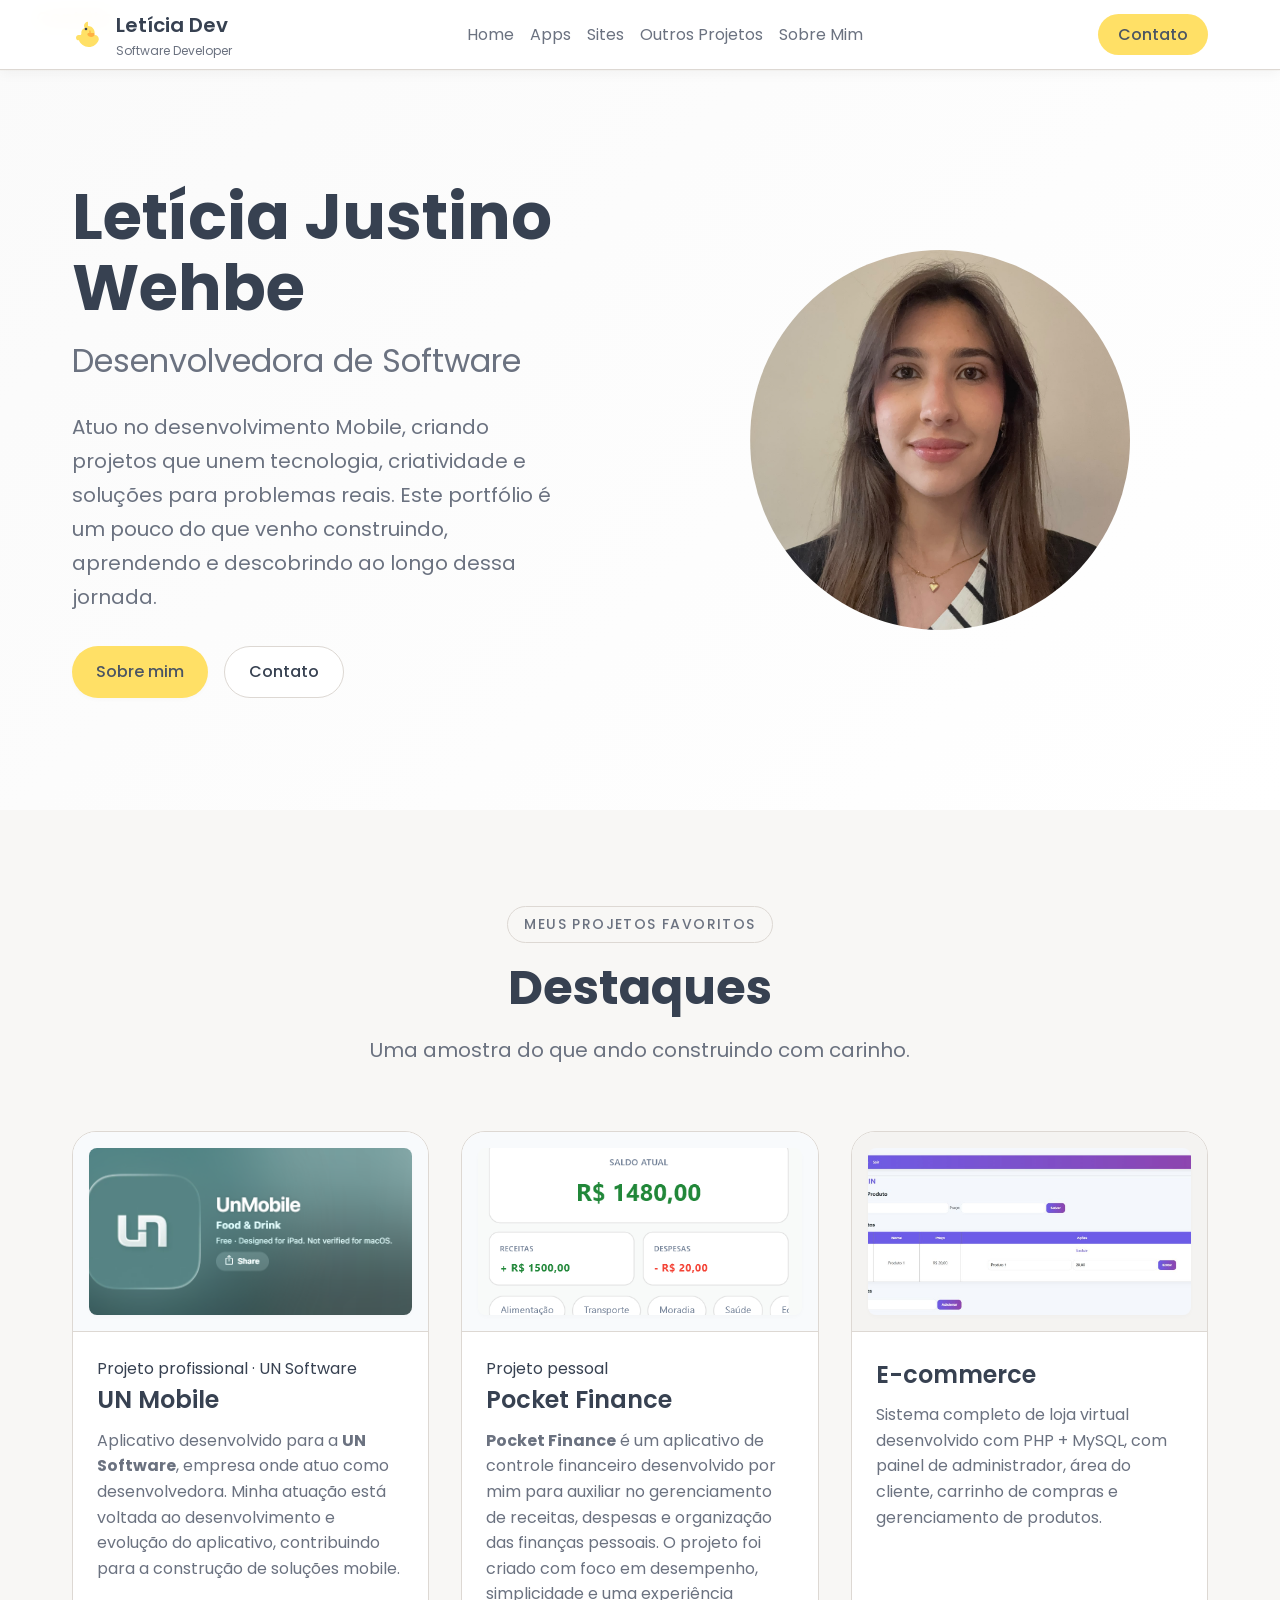
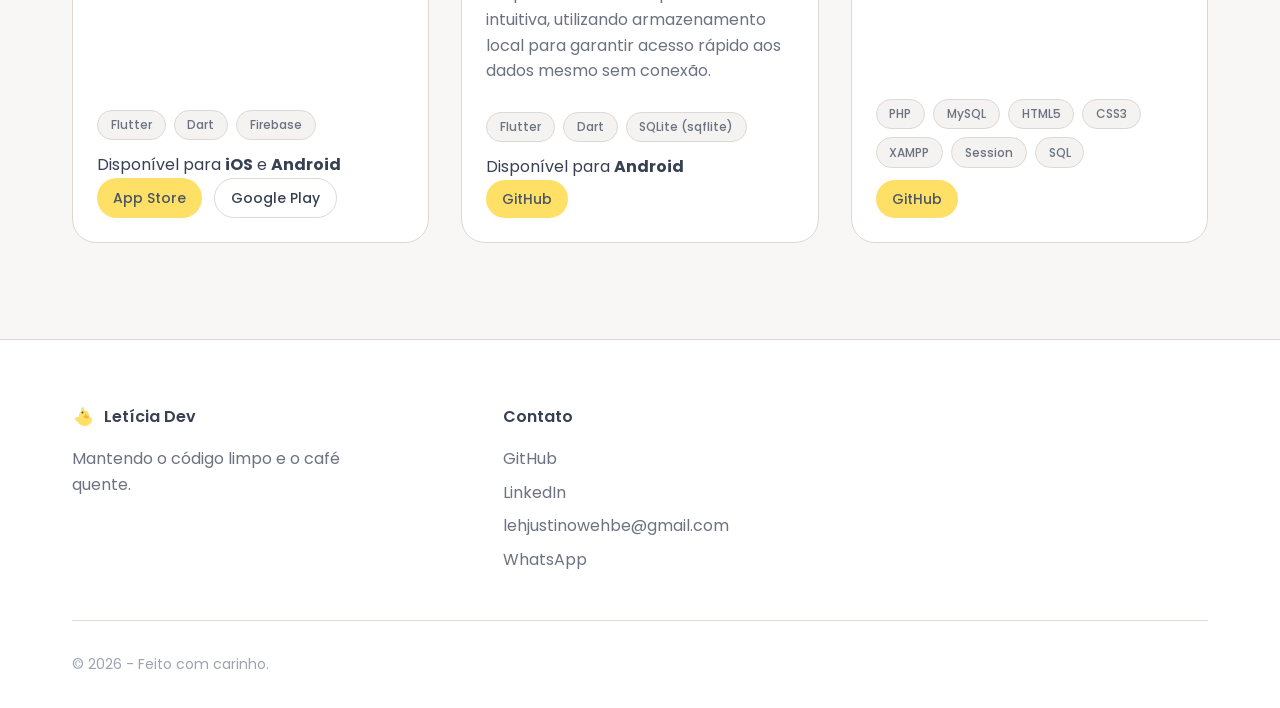
==== commit d0407c8c: "sobre mim na home" ====
--- a/index.html
+++ b/index.html
@@ -74,7 +74,7 @@
                         construindo, aprendendo e descobrindo ao longo dessa jornada.
                     </p>
                     <div class="hero-actions">
-                        <a href="apps.html" class="btn btn-primary">Ver apps</a>
+                        <a href="sobre.html" class="btn btn-primary">Sobre mim</a>
                         <a href="sobre.html#contato" class="btn btn-ghost">Contato</a>
                     </div>
                 </div>
--- a/styles/style.css
+++ b/styles/style.css
@@ -1,8 +1,8 @@
 @import url('https://fonts.googleapis.com/css2?family=Poppins:wght@300;400;500;600;700&display=swap');
 
-/* 
+/* ============================================================
    CSS CUSTOM PROPERTIES (Variáveis)
-    */
+   ============================================================ */
 :root {
   /* Cores principais */
   --clr-bg: #F4F3F1;
@@ -74,9 +74,9 @@
   --transition-base: 0.2s ease;
 }
 
-/* 
+/* ============================================================
    RESET E BASE
-    */
+   ============================================================ */
 *,
 *::before,
 *::after {
@@ -126,9 +126,9 @@
   font-family: inherit;
 }
 
-/* 
+/* ============================================================
    SCROLLBAR CUSTOMIZADA
-    */
+   ============================================================ */
 ::-webkit-scrollbar {
   width: 8px;
 }
@@ -146,9 +146,9 @@
   background: #D1D5DB;
 }
 
-/* 
+/* ============================================================
    UTILITÁRIOS
-    */
+   ============================================================ */
 .container {
   width: 100%;
   max-width: 1200px;
@@ -215,9 +215,9 @@
   line-height: 1.7;
 }
 
-/* 
+/* ============================================================
    ILUSTRAÇÕES DUCK
-    */
+   ============================================================ */
 .duck-icon {
   display: inline-block;
   width: 24px;
@@ -230,9 +230,9 @@
   margin: 0 auto;
 }
 
-/* 
+/* ============================================================
    BOTÕES
-    */
+   ============================================================ */
 .btn {
   display: inline-flex;
   align-items: center;
@@ -278,9 +278,9 @@
   font-size: var(--fs-xs);
 }
 
-/* 
+/* ============================================================
    BADGES DE TECNOLOGIA
-    */
+   ============================================================ */
 .tech-badges {
   display: flex;
   flex-wrap: wrap;
@@ -298,9 +298,9 @@
   border: 1px solid var(--clr-border);
 }
 
-/* 
+/* ============================================================
    NAVBAR
-    */
+   ============================================================ */
 .navbar {
   position: fixed;
   top: 0;
@@ -444,9 +444,9 @@
   color: var(--clr-text);
 }
 
-/* 
+/* ============================================================
    HERO SECTION
-    */
+   ============================================================ */
 .hero {
   min-height: 90vh;
   display: flex;
@@ -511,9 +511,9 @@
   align-items: center;
 }
 
-/* 
+/* ============================================================
    CARDS DE PROJETO (Clean UI)
-    */
+   ============================================================ */
 .destaque-grid,
 .cards-grid {
   display: grid;
@@ -589,9 +589,9 @@
   margin-top: auto;
 }
 
-/* 
+/* ============================================================
    PAGE HEADER (topo das páginas internas)
-    */
+   ============================================================ */
 .page-header {
   padding: calc(var(--navbar-h) + var(--sp-3xl)) 0 var(--sp-3xl);
   text-align: center;
@@ -613,9 +613,9 @@
   margin: 0 auto;
 }
 
-/* 
+/* ============================================================
    SEÇÃO SOBRE MIM
-    */
+   ============================================================ */
 .sobre-grid {
   display: grid;
   grid-template-columns: 1fr 1.5fr;
@@ -711,9 +711,9 @@
   color: var(--clr-text-muted);
 }
 
-/* 
+/* ============================================================
    PROJETOS PAGE - Categorias
-    */
+   ============================================================ */
 .filter-bar {
   display: flex;
   flex-wrap: wrap;
@@ -740,9 +740,9 @@
   border-color: var(--clr-text);
 }
 
-/* 
+/* ============================================================
    CONTATO
-    */
+   ============================================================ */
 .contato-section {
   background: var(--clr-white);
   border-radius: var(--radius-xl);
@@ -761,9 +761,9 @@
   margin-top: var(--sp-xl);
 }
 
-/* 
+/* ============================================================
    FOOTER
-    */
+   ============================================================ */
 .footer {
   background: var(--clr-white);
   border-top: 1px solid var(--clr-border);
@@ -834,8 +834,8 @@
 
 /* Banner de vídeo */
 .video-banner {
-  width: 95%;
-  height: 780px;
+  width: 90%;
+  height: 750px;
   overflow: hidden;
   position: relative;
   margin: 2rem auto; /* Centraliza horizontalmente */
